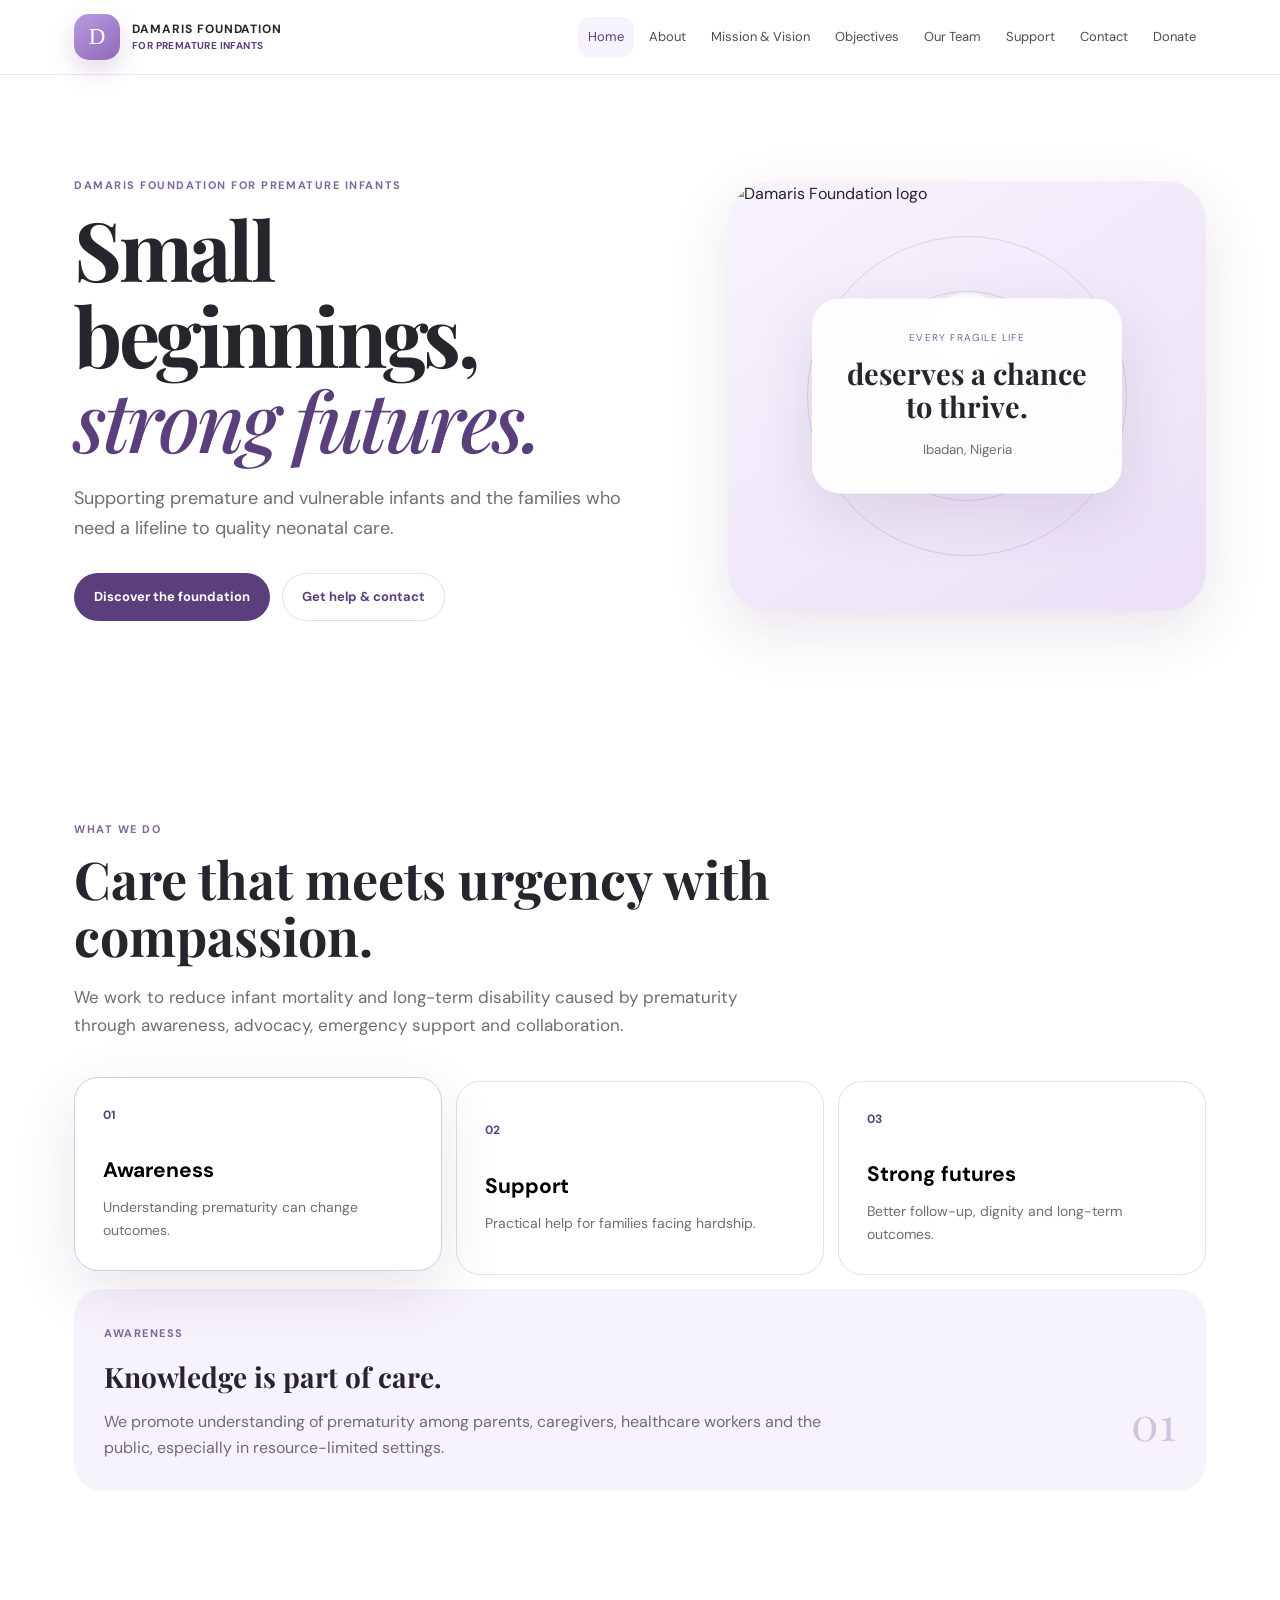
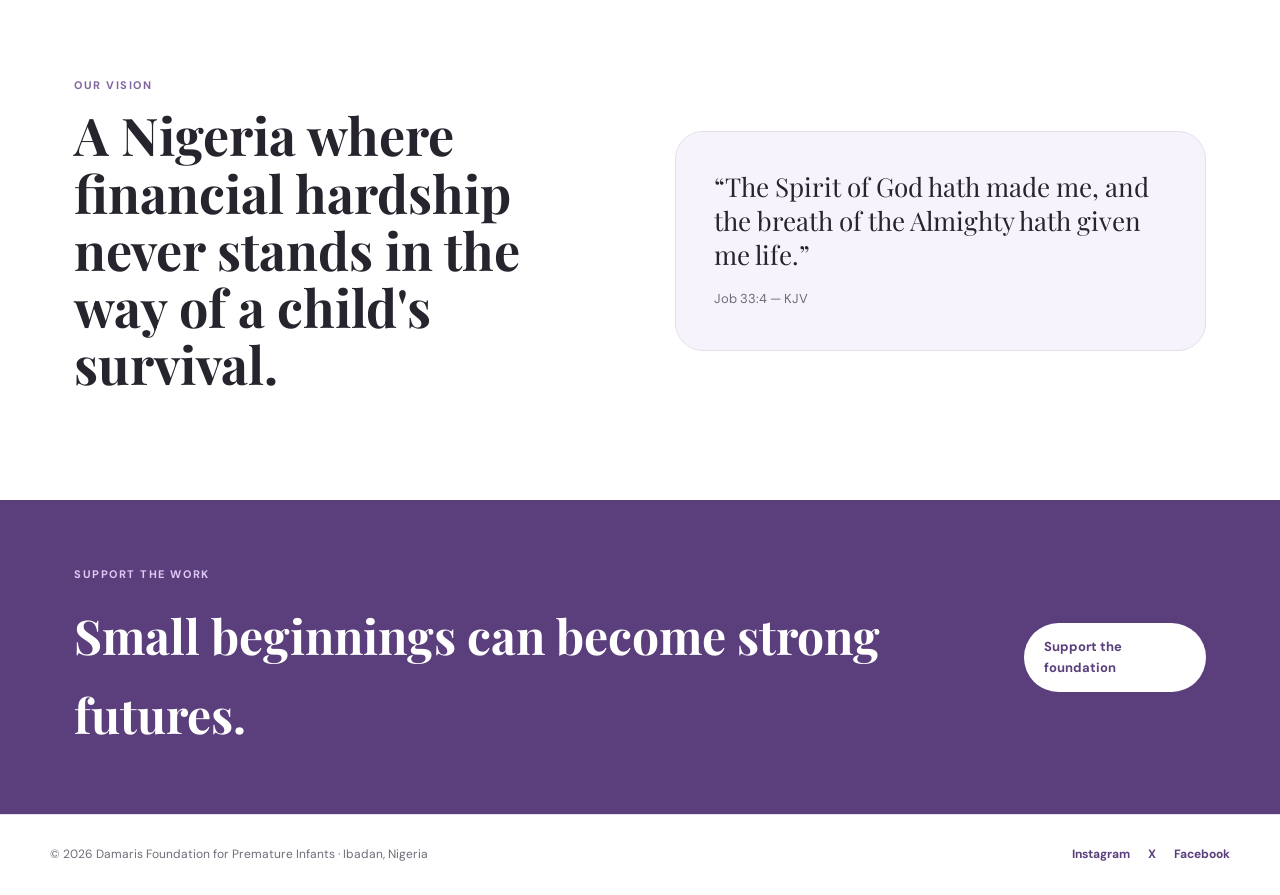
==== index.html @ 1e10f88d "Add files via upload" ====
<!doctype html><html lang="en"><head><meta charset="utf-8"><meta name="viewport" content="width=device-width,initial-scale=1"><meta name="description" content="Damaris Foundation for Premature Infants — Small beginnings, strong futures."><title>Damaris Foundation for Premature Infants</title><link rel="stylesheet" href="style.css"></head><body data-page="home"><div id="site-header"></div><main><section class="hero"><div class="hero-copy"><span class="eyebrow">Damaris Foundation for Premature Infants</span><h1>Small beginnings,<br><em>strong futures.</em></h1><p>Supporting premature and vulnerable infants and the families who need a lifeline to quality neonatal care.</p><div class="hero-actions"><a class="btn primary" href="about.html">Discover the foundation</a><a class="btn ghost" href="contact.html">Get help &amp; contact</a></div></div><div class="hero-art"><div class="hero-orbit orbit-one"></div><div class="hero-orbit orbit-two"></div><img class="hero-logo" src="assets/file_00000000c2e4821084c634d9afd5cbf8.png" alt="Damaris Foundation logo"><div class="hero-card"><span>Every fragile life</span><strong>deserves a chance to thrive.</strong><small>Ibadan, Nigeria</small></div></div></section><section class="section intro"><div class="section-heading"><span class="eyebrow">What we do</span><h2>Care that meets urgency with compassion.</h2><p>We work to reduce infant mortality and long-term disability caused by prematurity through awareness, advocacy, emergency support and collaboration.</p></div><div class="feature-grid"><button class="feature-card active" data-feature="awareness"><span class="feature-num">01</span><h3>Awareness</h3><p>Understanding prematurity can change outcomes.</p></button><button class="feature-card" data-feature="support"><span class="feature-num">02</span><h3>Support</h3><p>Practical help for families facing hardship.</p></button><button class="feature-card" data-feature="futures"><span class="feature-num">03</span><h3>Strong futures</h3><p>Better follow-up, dignity and long-term outcomes.</p></button></div><div class="feature-detail" id="feature-detail"><div><span class="eyebrow">Awareness</span><h3>Knowledge is part of care.</h3><p>We promote understanding of prematurity among parents, caregivers, healthcare workers and the public, especially in resource-limited settings.</p></div><span class="detail-mark">01</span></div></section><section class="section split"><div><span class="eyebrow">Our vision</span><h2>A Nigeria where financial hardship never stands in the way of a child's survival.</h2></div><div class="quote-card"><p>“The Spirit of God hath made me, and the breath of the Almighty hath given me life.”</p><span>Job 33:4 — KJV</span></div></section><section class="cta-band"><div><span class="eyebrow">Support the work</span><h2>Small beginnings can become strong futures.</h2></div><a class="btn light" href="support.html">Support the foundation</a></section></main><div id="site-footer"></div><script src="script.js"></script></body></html>
---- style.css ----
@import url("https://fonts.googleapis.com/css2?family=DM+Sans:wght@400;500;600;700&family=Playfair+Display:ital,wght@0,500;0,600;1,500&display=swap");
:root{--purple:#a98bd4;--purple-dark:#5b3f7c;--lilac:#f7f3fc;--ink:#28242d;--muted:#716b78;--line:#e6dfea;--shadow:0 20px 60px rgba(68,45,92,.12)}
*{box-sizing:border-box}html{scroll-behavior:smooth}body{margin:0;color:var(--ink);font-family:"DM Sans",system-ui,sans-serif;background:#fff;line-height:1.65}a{text-decoration:none;color:inherit}button{font:inherit}.site-header{position:sticky;top:0;z-index:50;background:rgba(255,255,255,.94);backdrop-filter:blur(18px);border-bottom:1px solid rgba(230,223,234,.7)}.nav-wrap{max-width:1180px;margin:auto;padding:14px 24px;display:flex;align-items:center;justify-content:space-between;gap:20px}.brand{display:flex;align-items:center;gap:12px}.brand-mark{width:46px;height:46px;border-radius:15px;background:linear-gradient(145deg,#b99ae0,#8e6bb9);display:grid;place-items:center;color:#fff;font-family:Georgia,serif;font-size:23px;box-shadow:0 10px 25px rgba(121,87,159,.22)}.brand-text{font-size:12px;line-height:1.2;font-weight:700;letter-spacing:.08em;text-transform:uppercase}.brand-text small{display:block;color:var(--purple-dark);font-size:10px;letter-spacing:.04em;margin-top:3px}.nav{display:flex;align-items:center;gap:5px}.nav a{padding:9px 10px;border-radius:12px;font-size:13px;color:#514b58}.nav a:hover,.nav a.active{background:var(--lilac);color:var(--purple-dark)}.menu-btn{display:none;border:1px solid var(--line);background:#fff;border-radius:12px;padding:8px 10px;cursor:pointer}.hero{max-width:1180px;margin:auto;padding:92px 24px 100px;display:grid;grid-template-columns:1.1fr .9fr;gap:70px;align-items:center;min-height:650px}.eyebrow{display:inline-block;text-transform:uppercase;letter-spacing:.14em;font-size:11px;font-weight:700;color:#80669e;margin-bottom:12px}.hero h1,.page-hero h1{font-family:"Playfair Display",Georgia,serif;font-size:clamp(48px,7vw,82px);line-height:1.04;margin:0 0 22px;letter-spacing:-.04em}.hero h1 em{color:var(--purple-dark);font-weight:500}.hero p{max-width:600px;font-size:18px;color:var(--muted);margin:0 0 30px}.hero-actions{display:flex;gap:12px;flex-wrap:wrap}.btn{display:inline-flex;align-items:center;justify-content:center;border:1px solid transparent;border-radius:999px;padding:12px 19px;font-weight:700;font-size:13px;cursor:pointer;transition:.2s ease}.btn:hover{transform:translateY(-2px)}.btn.primary{background:var(--purple-dark);color:#fff}.btn.ghost{border-color:var(--line);background:#fff;color:var(--purple-dark)}.btn.light{background:#fff;color:var(--purple-dark)}.btn.full{width:100%;margin-top:10px}.hero-art{min-height:430px;border-radius:40px;background:radial-gradient(circle at 50% 35%,#fff 0 10%,transparent 11%),linear-gradient(145deg,#f8f3fc,#ebe0f7);position:relative;overflow:hidden;box-shadow:var(--shadow)}.hero-orbit{position:absolute;border:1px solid rgba(91,63,124,.16);border-radius:50%;left:50%;top:50%;transform:translate(-50%,-50%)}.orbit-one{width:320px;height:320px}.orbit-two{width:210px;height:210px}.hero-card{position:absolute;left:50%;top:50%;transform:translate(-50%,-50%);width:min(76%,310px);padding:32px;border-radius:28px;background:rgba(255,255,255,.9);box-shadow:var(--shadow);text-align:center}.hero-card span{display:block;text-transform:uppercase;letter-spacing:.12em;font-size:10px;color:#80669e;margin-bottom:10px}.hero-card strong{display:block;font-family:"Playfair Display",Georgia,serif;font-size:29px;line-height:1.15}.hero-card small{display:block;margin-top:16px;color:var(--muted)}.section{max-width:1180px;margin:auto;padding:90px 24px}.section-heading{max-width:720px}.section h2,.page-hero h2{font-family:"Playfair Display",Georgia,serif;font-size:clamp(32px,5vw,52px);line-height:1.1;margin:0 0 18px}.section-heading p,.large-copy{color:var(--muted);font-size:17px}.feature-grid{display:grid;grid-template-columns:repeat(3,1fr);gap:14px;margin-top:42px}.feature-card{border:1px solid var(--line);background:#fff;border-radius:24px;padding:28px;text-align:left;cursor:pointer;transition:.25s ease}.feature-card:hover,.feature-card.active{transform:translateY(-4px);box-shadow:var(--shadow);border-color:#d7c9e8}.feature-num{display:block;color:var(--purple-dark);font-weight:700;font-size:12px;margin-bottom:28px}.feature-card h3{margin:0 0 8px;font-size:21px}.feature-card p{margin:0;color:var(--muted);font-size:14px}.feature-detail{margin-top:14px;background:var(--lilac);border-radius:28px;padding:30px;display:flex;justify-content:space-between;gap:30px;align-items:end}.feature-detail h3{margin:0 0 8px;font-family:"Playfair Display",Georgia,serif;font-size:28px}.feature-detail p{margin:0;color:var(--muted);max-width:760px}.detail-mark{font-family:"Playfair Display",Georgia,serif;font-size:46px;color:rgba(91,63,124,.25)}.split{display:grid;grid-template-columns:1fr 1fr;gap:70px;align-items:center}.quote-card{padding:38px;border:1px solid var(--line);border-radius:28px;background:var(--lilac)}.quote-card p{font-family:"Playfair Display",Georgia,serif;font-size:26px;line-height:1.3;margin:0 0 14px}.quote-card span{color:var(--muted);font-size:13px}.cta-band{background:var(--purple-dark);color:#fff;padding:60px max(24px,calc((100% - 1132px)/2));display:flex;align-items:center;justify-content:space-between;gap:30px}.cta-band h2{font-family:"Playfair Display",Georgia,serif;font-size:clamp(30px,4vw,48px);margin:0}.cta-band .eyebrow{color:#ddc9f5}.page-hero{max-width:1180px;margin:auto;padding:95px 24px 70px}.page-hero p{max-width:700px;color:var(--muted);font-size:17px}.prose-layout{display:grid;grid-template-columns:180px 1fr;gap:60px}.sticky-label{text-transform:uppercase;letter-spacing:.13em;font-weight:700;font-size:11px;color:#80669e}.prose{max-width:820px}.prose p{font-size:17px;color:#4f4955;margin:0 0 25px}.cards-2{display:grid;grid-template-columns:1fr 1fr;gap:18px}.statement-card{padding:38px;border:1px solid var(--line);border-radius:30px}.statement-card.lilac{background:var(--lilac)}.statement-card h2{font-size:31px}.objective-grid{display:grid;grid-template-columns:repeat(3,1fr);gap:14px}.objective-card{border:1px solid var(--line);background:#fff;border-radius:22px;padding:24px;text-align:left;min-height:150px;cursor:pointer;transition:.2s}.objective-card:hover{transform:translateY(-3px);box-shadow:var(--shadow)}.objective-number{display:block;color:var(--purple-dark);font-weight:700;margin-bottom:25px}.objective-title{font-weight:600;line-height:1.45}.modal{position:fixed;inset:0;z-index:100;display:none;align-items:center;justify-content:center;padding:20px}.modal.open{display:flex}.modal-backdrop{position:absolute;inset:0;background:rgba(40,36,45,.42);backdrop-filter:blur(5px)}.modal-panel{position:relative;z-index:1;width:min(680px,100%);max-height:calc(100vh - 40px);overflow:auto;background:#fff;border-radius:28px;padding:36px;box-shadow:0 30px 90px rgba(0,0,0,.22)}.modal-close{position:absolute;right:16px;top:14px;border:0;background:var(--lilac);border-radius:50%;width:38px;height:38px;font-size:25px;cursor:pointer}.modal-panel h2{font-family:"Playfair Display",Georgia,serif;font-size:36px;line-height:1.15;margin:0 0 18px}.modal-panel p{color:#504a56;font-size:16px;white-space:pre-line}.modal-nav{display:flex;justify-content:space-between;gap:10px;margin-top:28px}.team-grid{display:grid;grid-template-columns:repeat(3,1fr);gap:18px}.team-card{border:1px solid var(--line);background:#fff;border-radius:26px;overflow:hidden;text-align:left;padding:0;cursor:pointer;transition:.25s;min-width:0}.team-card:hover{transform:translateY(-4px);box-shadow:var(--shadow)}.team-photo{height:300px;background:#f0eaf7 center/cover no-repeat}.team-info{padding:22px}.team-info span{font-size:11px;text-transform:uppercase;letter-spacing:.1em;color:#80669e;font-weight:700}.team-info h3{font-size:19px;margin:8px 0}.team-info p{font-size:13px;color:var(--muted);margin:0}.team-modal-content{display:grid;grid-template-columns:220px 1fr;gap:28px;align-items:start}.team-modal-photo{height:270px;border-radius:22px;background:#f0eaf7 center/cover no-repeat}.contact-layout,.support-layout{display:grid;grid-template-columns:1.2fr .8fr;gap:30px}.contact-item{padding:24px 0;border-bottom:1px solid var(--line)}.contact-item span{display:block;text-transform:uppercase;letter-spacing:.12em;font-size:11px;color:#80669e;font-weight:700}.contact-item a{display:inline-block;font-size:24px;font-weight:700;margin-top:5px}.contact-item p{color:var(--muted);margin:5px 0 0}.social-card,.contact-card,.coming-card{padding:32px;border:1px solid var(--line);border-radius:28px;background:var(--lilac)}.social-card a{display:block;padding:14px 0;border-bottom:1px solid var(--line);font-weight:700;color:var(--purple-dark)}.coming-badge{display:inline-block;background:#fff;border-radius:999px;padding:7px 11px;font-size:10px;font-weight:700;letter-spacing:.1em;color:var(--purple-dark)}.site-footer{border-top:1px solid var(--line);padding:30px 24px}.footer-wrap{max-width:1180px;margin:auto;display:flex;justify-content:space-between;gap:20px;align-items:center}.footer-wrap p{font-size:12px;color:var(--muted);margin:0}.footer-links{display:flex;gap:18px;font-size:12px;font-weight:700;color:var(--purple-dark)}
@media(max-width:900px){.nav{display:none}.menu-btn{display:block}.nav.open{display:flex;position:absolute;left:16px;right:16px;top:76px;flex-direction:column;align-items:stretch;background:#fff;border:1px solid var(--line);border-radius:18px;padding:8px;box-shadow:var(--shadow)}.nav.open a{padding:13px}.hero{grid-template-columns:1fr;gap:35px;padding-top:65px}.hero-art{min-height:350px}.feature-grid,.objective-grid,.team-grid{grid-template-columns:1fr 1fr}.split,.cards-2,.contact-layout,.support-layout{grid-template-columns:1fr}.prose-layout{grid-template-columns:1fr;gap:20px}.team-modal-content{grid-template-columns:1fr}.team-modal-photo{height:240px}}
@media(max-width:600px){.nav-wrap{padding:11px 16px}.brand-mark{width:42px;height:42px}.brand-text{font-size:10px}.hero{padding:55px 18px 70px}.hero h1,.page-hero h1{font-size:clamp(44px,15vw,62px)}.hero p{font-size:16px}.section,.page-hero{padding:65px 18px}.feature-grid,.objective-grid,.team-grid{grid-template-columns:1fr}.feature-detail{align-items:start}.detail-mark{display:none}.page-hero{padding-bottom:40px}.modal-panel{padding:30px 22px}.modal-panel h2{font-size:30px}.team-modal-photo{height:220px}.cta-band{padding:48px 18px;display:block}.cta-band .btn{margin-top:25px}.footer-wrap{display:block}.footer-links{margin-top:15px}.team-photo{height:330px}}
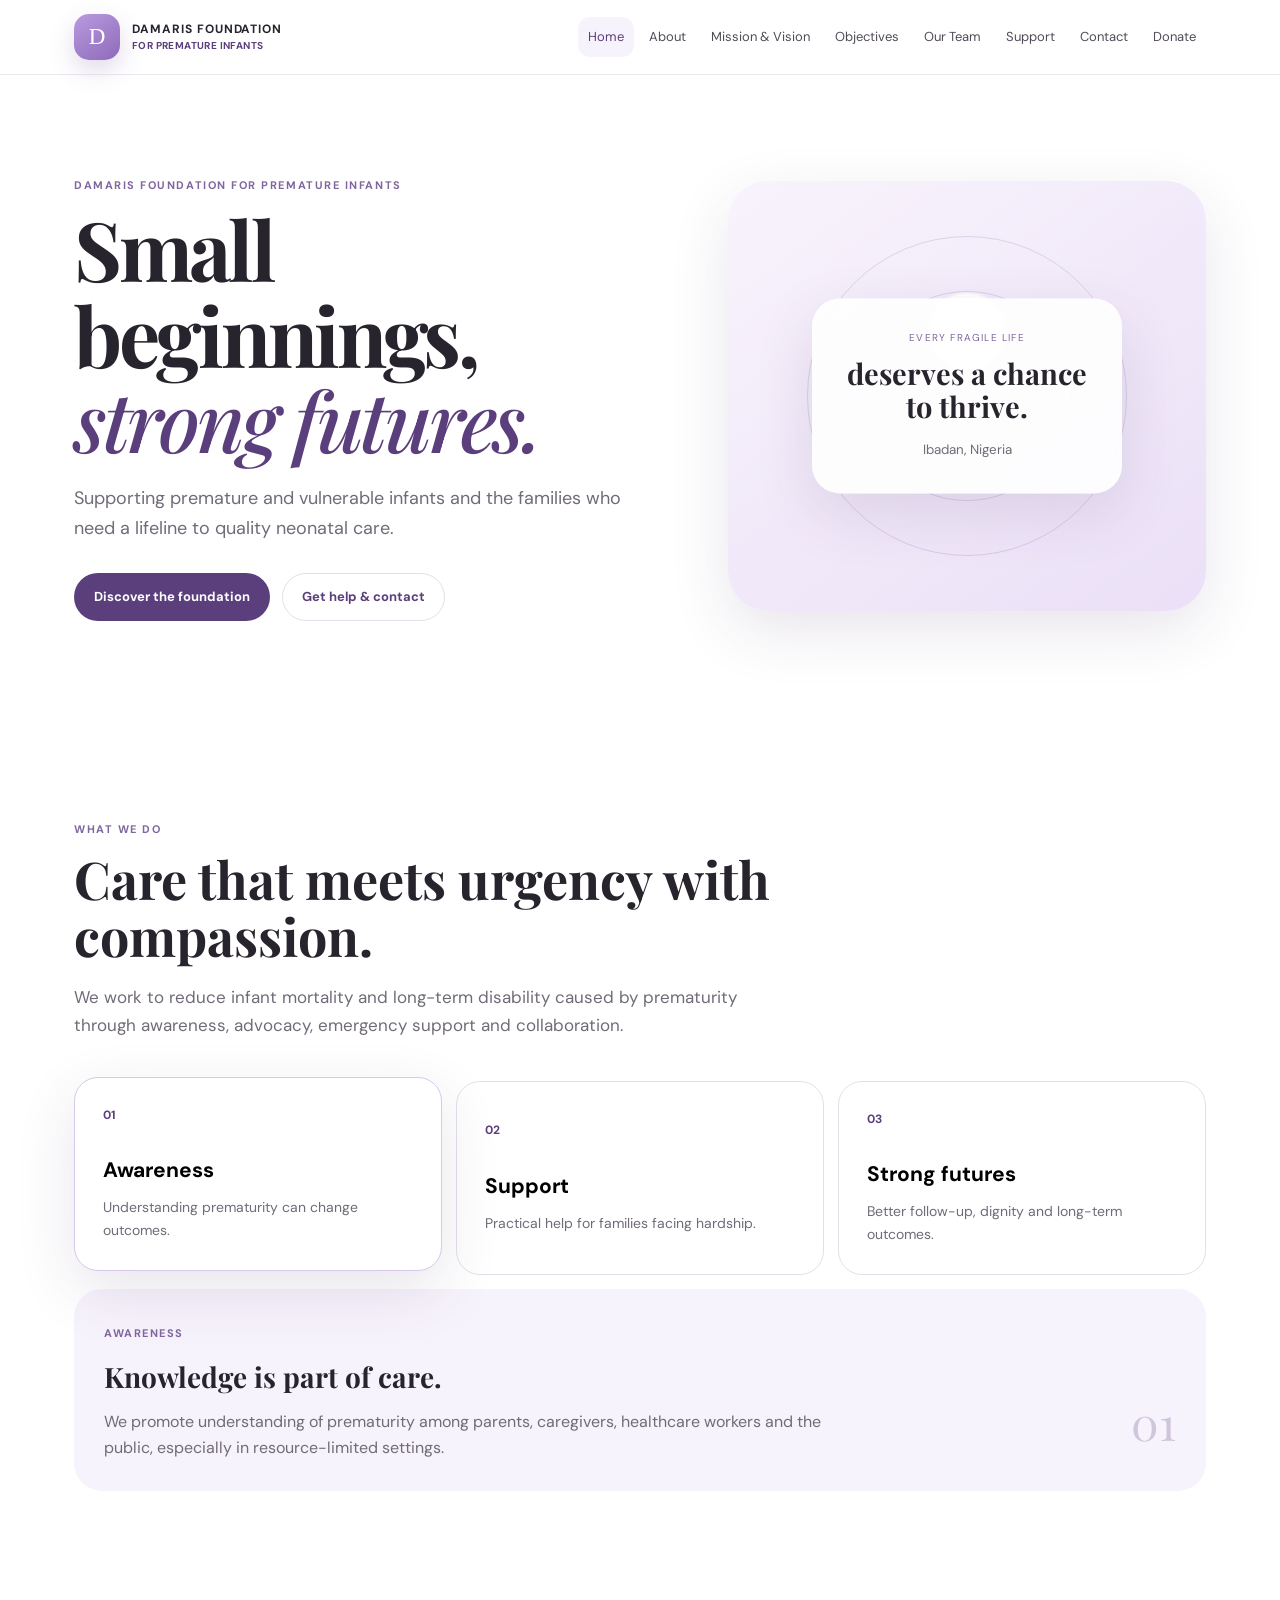
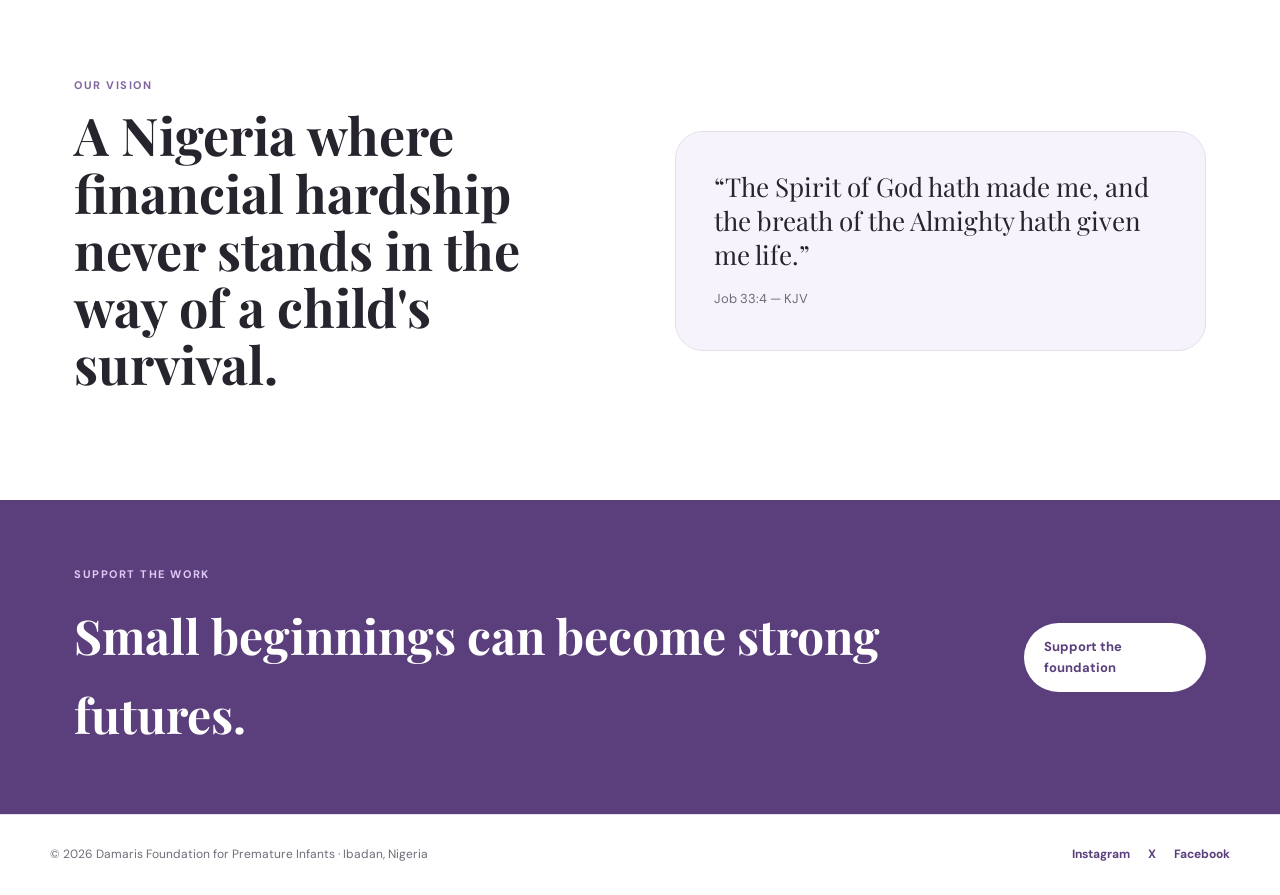
==== commit 2ef11a0c: "Update index.html" ====
--- a/index.html
+++ b/index.html
@@ -1 +1 @@
-<!doctype html><html lang="en"><head><meta charset="utf-8"><meta name="viewport" content="width=device-width,initial-scale=1"><meta name="description" content="Damaris Foundation for Premature Infants — Small beginnings, strong futures."><title>Damaris Foundation for Premature Infants</title><link rel="stylesheet" href="style.css"></head><body data-page="home"><div id="site-header"></div><main><section class="hero"><div class="hero-copy"><span class="eyebrow">Damaris Foundation for Premature Infants</span><h1>Small beginnings,<br><em>strong futures.</em></h1><p>Supporting premature and vulnerable infants and the families who need a lifeline to quality neonatal care.</p><div class="hero-actions"><a class="btn primary" href="about.html">Discover the foundation</a><a class="btn ghost" href="contact.html">Get help &amp; contact</a></div></div><div class="hero-art"><div class="hero-orbit orbit-one"></div><div class="hero-orbit orbit-two"></div><img class="hero-logo" src="assets/file_00000000c2e4821084c634d9afd5cbf8.png" alt="Damaris Foundation logo"><div class="hero-card"><span>Every fragile life</span><strong>deserves a chance to thrive.</strong><small>Ibadan, Nigeria</small></div></div></section><section class="section intro"><div class="section-heading"><span class="eyebrow">What we do</span><h2>Care that meets urgency with compassion.</h2><p>We work to reduce infant mortality and long-term disability caused by prematurity through awareness, advocacy, emergency support and collaboration.</p></div><div class="feature-grid"><button class="feature-card active" data-feature="awareness"><span class="feature-num">01</span><h3>Awareness</h3><p>Understanding prematurity can change outcomes.</p></button><button class="feature-card" data-feature="support"><span class="feature-num">02</span><h3>Support</h3><p>Practical help for families facing hardship.</p></button><button class="feature-card" data-feature="futures"><span class="feature-num">03</span><h3>Strong futures</h3><p>Better follow-up, dignity and long-term outcomes.</p></button></div><div class="feature-detail" id="feature-detail"><div><span class="eyebrow">Awareness</span><h3>Knowledge is part of care.</h3><p>We promote understanding of prematurity among parents, caregivers, healthcare workers and the public, especially in resource-limited settings.</p></div><span class="detail-mark">01</span></div></section><section class="section split"><div><span class="eyebrow">Our vision</span><h2>A Nigeria where financial hardship never stands in the way of a child's survival.</h2></div><div class="quote-card"><p>“The Spirit of God hath made me, and the breath of the Almighty hath given me life.”</p><span>Job 33:4 — KJV</span></div></section><section class="cta-band"><div><span class="eyebrow">Support the work</span><h2>Small beginnings can become strong futures.</h2></div><a class="btn light" href="support.html">Support the foundation</a></section></main><div id="site-footer"></div><script src="script.js"></script></body></html>
+<!doctype html><html lang="en"><head><meta charset="utf-8"><meta name="viewport" content="width=device-width,initial-scale=1"><meta name="description" content="Damaris Foundation for Premature Infants — Small beginnings, strong futures."><title>Damaris Foundation for Premature Infants</title><link rel="stylesheet" href="style.css"></head><body data-page="home"><div id="site-header"></div><main><section class="hero"><div class="hero-copy"><span class="eyebrow">Damaris Foundation for Premature Infants</span><h1>Small beginnings,<br><em>strong futures.</em></h1><p>Supporting premature and vulnerable infants and the families who need a lifeline to quality neonatal care.</p><div class="hero-actions"><a class="btn primary" href="about.html">Discover the foundation</a><a class="btn ghost" href="contact.html">Get help &amp; contact</a></div></div><div class="hero-art"><div class="hero-orbit orbit-one"></div><div class="hero-orbit orbit-two"></div><div class="hero-card"><span>Every fragile life</span><strong>deserves a chance to thrive.</strong><small>Ibadan, Nigeria</small></div></div></section><section class="section intro"><div class="section-heading"><span class="eyebrow">What we do</span><h2>Care that meets urgency with compassion.</h2><p>We work to reduce infant mortality and long-term disability caused by prematurity through awareness, advocacy, emergency support and collaboration.</p></div><div class="feature-grid"><button class="feature-card active" data-feature="awareness"><span class="feature-num">01</span><h3>Awareness</h3><p>Understanding prematurity can change outcomes.</p></button><button class="feature-card" data-feature="support"><span class="feature-num">02</span><h3>Support</h3><p>Practical help for families facing hardship.</p></button><button class="feature-card" data-feature="futures"><span class="feature-num">03</span><h3>Strong futures</h3><p>Better follow-up, dignity and long-term outcomes.</p></button></div><div class="feature-detail" id="feature-detail"><div><span class="eyebrow">Awareness</span><h3>Knowledge is part of care.</h3><p>We promote understanding of prematurity among parents, caregivers, healthcare workers and the public, especially in resource-limited settings.</p></div><span class="detail-mark">01</span></div></section><section class="section split"><div><span class="eyebrow">Our vision</span><h2>A Nigeria where financial hardship never stands in the way of a child's survival.</h2></div><div class="quote-card"><p>“The Spirit of God hath made me, and the breath of the Almighty hath given me life.”</p><span>Job 33:4 — KJV</span></div></section><section class="cta-band"><div><span class="eyebrow">Support the work</span><h2>Small beginnings can become strong futures.</h2></div><a class="btn light" href="support.html">Support the foundation</a></section></main><div id="site-footer"></div><script src="script.js"></script></body></html>
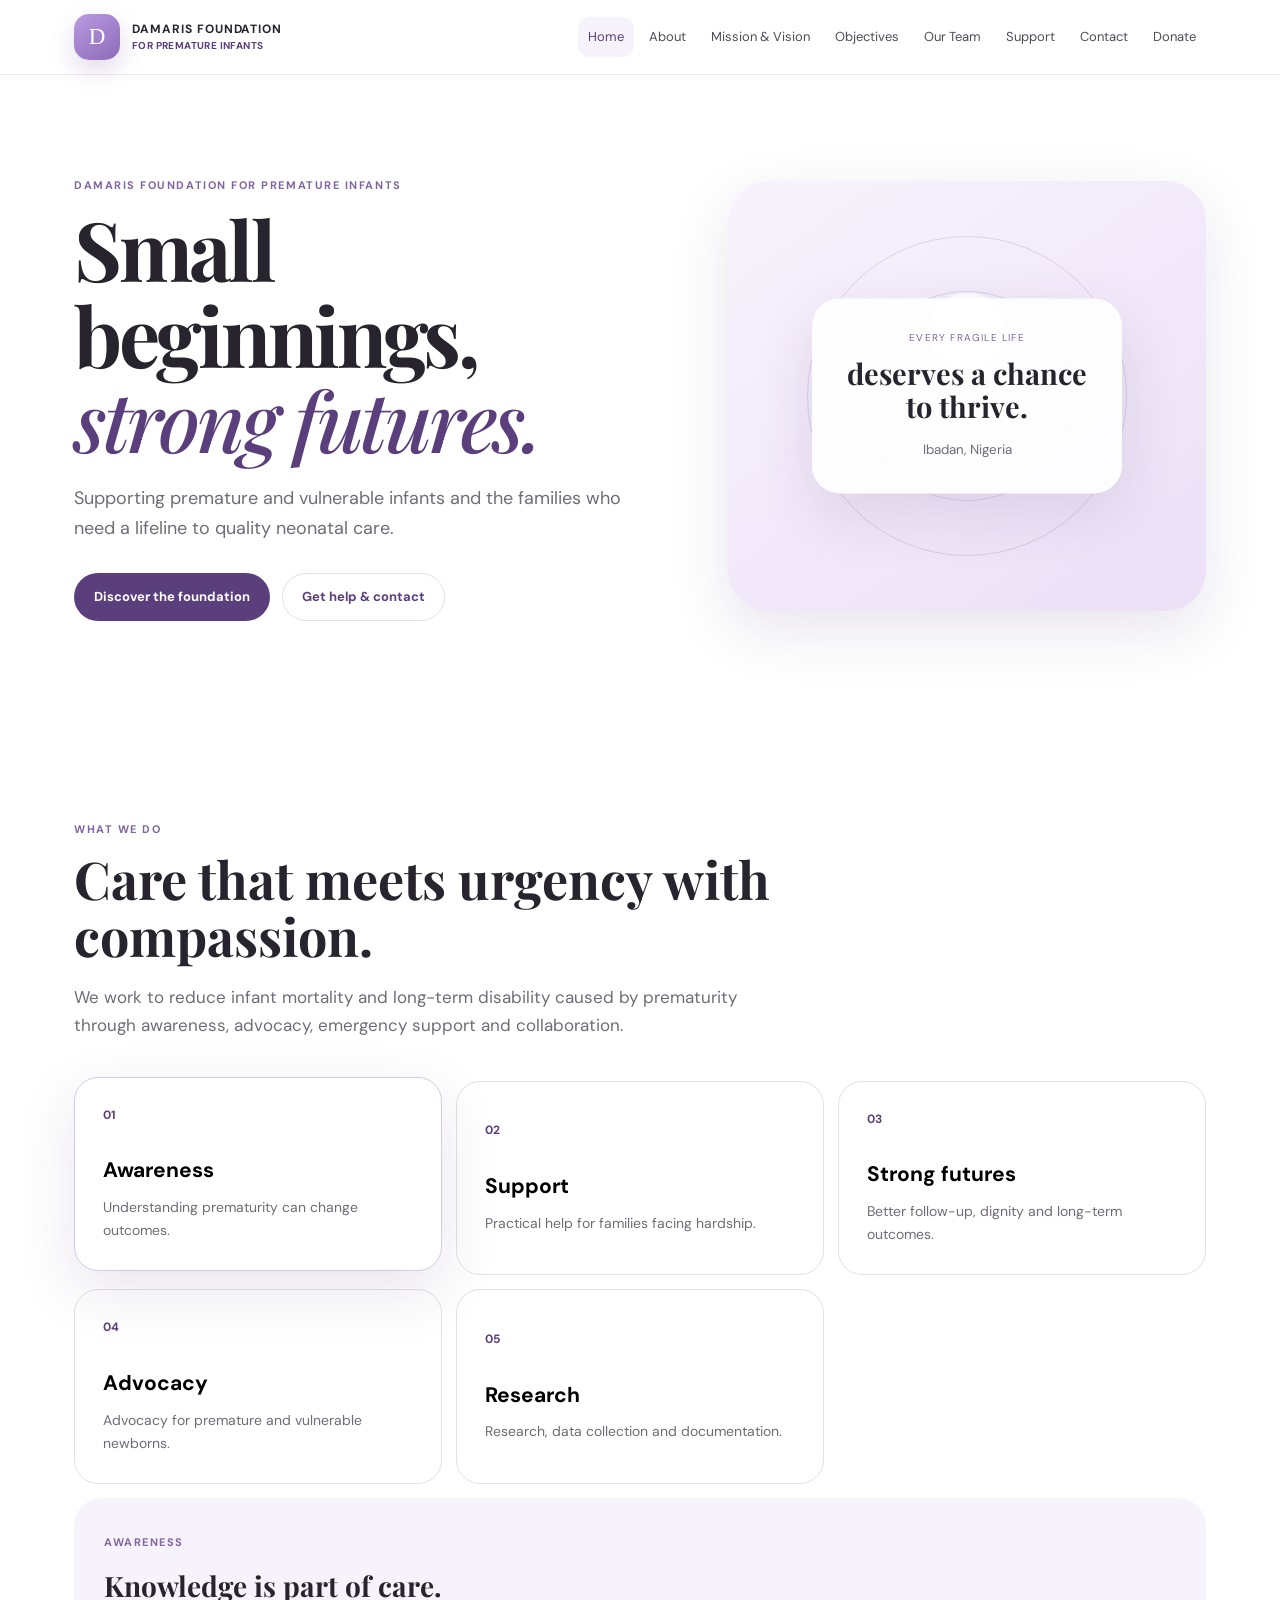
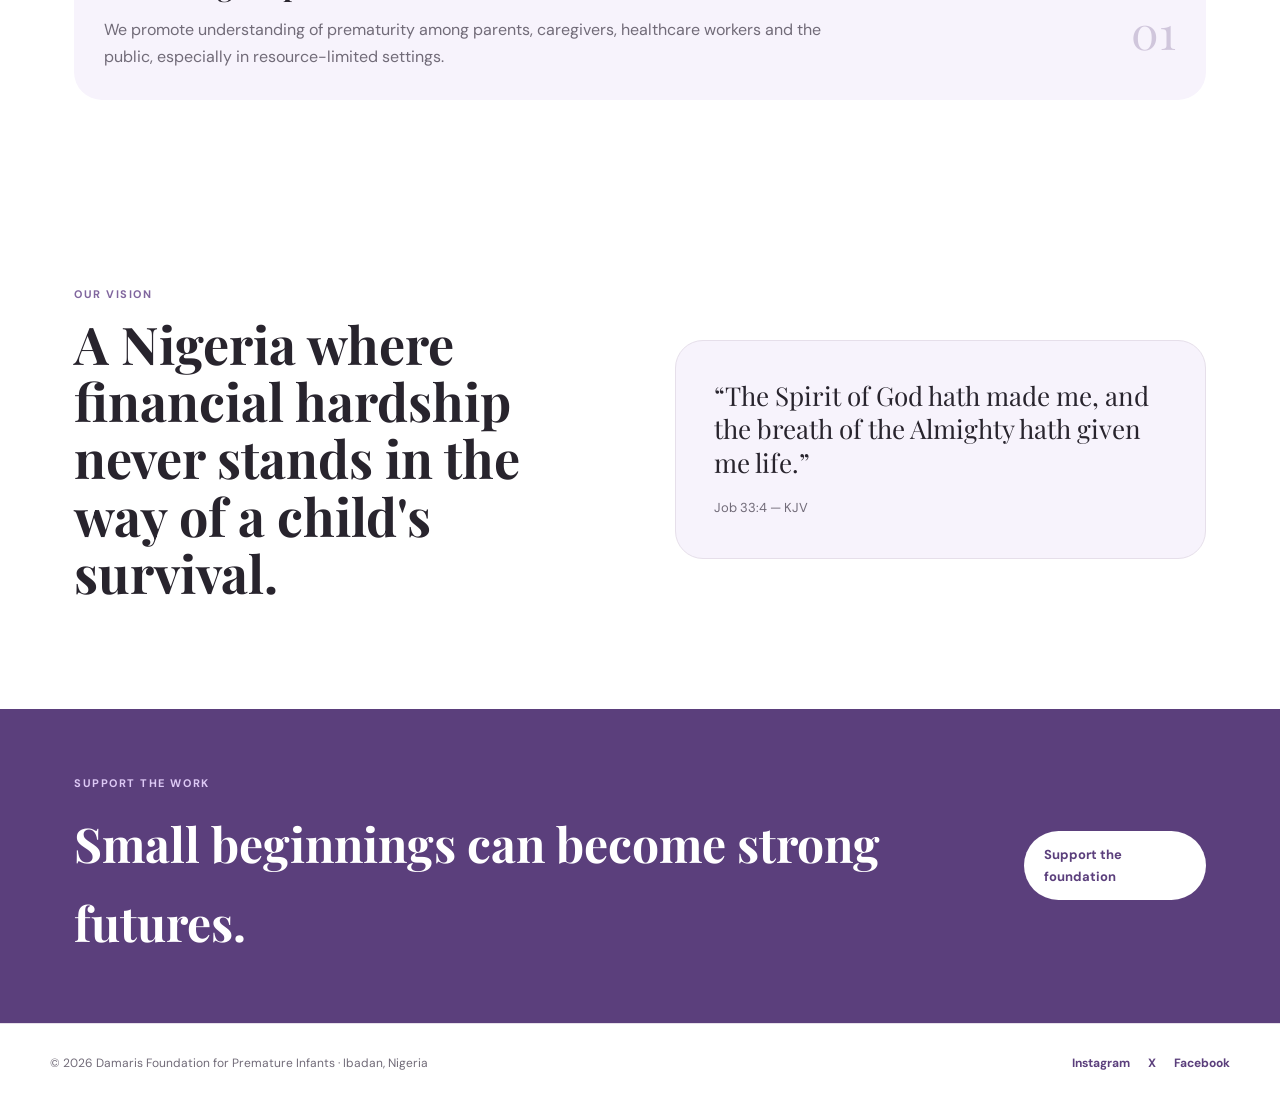
==== commit e9372443: "Update index.html" ====
--- a/index.html
+++ b/index.html
@@ -1 +1 @@
-<!doctype html><html lang="en"><head><meta charset="utf-8"><meta name="viewport" content="width=device-width,initial-scale=1"><meta name="description" content="Damaris Foundation for Premature Infants — Small beginnings, strong futures."><title>Damaris Foundation for Premature Infants</title><link rel="stylesheet" href="style.css"></head><body data-page="home"><div id="site-header"></div><main><section class="hero"><div class="hero-copy"><span class="eyebrow">Damaris Foundation for Premature Infants</span><h1>Small beginnings,<br><em>strong futures.</em></h1><p>Supporting premature and vulnerable infants and the families who need a lifeline to quality neonatal care.</p><div class="hero-actions"><a class="btn primary" href="about.html">Discover the foundation</a><a class="btn ghost" href="contact.html">Get help &amp; contact</a></div></div><div class="hero-art"><div class="hero-orbit orbit-one"></div><div class="hero-orbit orbit-two"></div><div class="hero-card"><span>Every fragile life</span><strong>deserves a chance to thrive.</strong><small>Ibadan, Nigeria</small></div></div></section><section class="section intro"><div class="section-heading"><span class="eyebrow">What we do</span><h2>Care that meets urgency with compassion.</h2><p>We work to reduce infant mortality and long-term disability caused by prematurity through awareness, advocacy, emergency support and collaboration.</p></div><div class="feature-grid"><button class="feature-card active" data-feature="awareness"><span class="feature-num">01</span><h3>Awareness</h3><p>Understanding prematurity can change outcomes.</p></button><button class="feature-card" data-feature="support"><span class="feature-num">02</span><h3>Support</h3><p>Practical help for families facing hardship.</p></button><button class="feature-card" data-feature="futures"><span class="feature-num">03</span><h3>Strong futures</h3><p>Better follow-up, dignity and long-term outcomes.</p></button></div><div class="feature-detail" id="feature-detail"><div><span class="eyebrow">Awareness</span><h3>Knowledge is part of care.</h3><p>We promote understanding of prematurity among parents, caregivers, healthcare workers and the public, especially in resource-limited settings.</p></div><span class="detail-mark">01</span></div></section><section class="section split"><div><span class="eyebrow">Our vision</span><h2>A Nigeria where financial hardship never stands in the way of a child's survival.</h2></div><div class="quote-card"><p>“The Spirit of God hath made me, and the breath of the Almighty hath given me life.”</p><span>Job 33:4 — KJV</span></div></section><section class="cta-band"><div><span class="eyebrow">Support the work</span><h2>Small beginnings can become strong futures.</h2></div><a class="btn light" href="support.html">Support the foundation</a></section></main><div id="site-footer"></div><script src="script.js"></script></body></html>
+<!doctype html><html lang="en"><head><meta charset="utf-8"><meta name="viewport" content="width=device-width,initial-scale=1"><meta name="description" content="Damaris Foundation for Premature Infants — Small beginnings, strong futures."><title>Damaris Foundation for Premature Infants</title><link rel="stylesheet" href="style.css"></head><body data-page="home"><div id="site-header"></div><main><section class="hero"><div class="hero-copy"><span class="eyebrow">Damaris Foundation for Premature Infants</span><h1>Small beginnings,<br><em>strong futures.</em></h1><p>Supporting premature and vulnerable infants and the families who need a lifeline to quality neonatal care.</p><div class="hero-actions"><a class="btn primary" href="about.html">Discover the foundation</a><a class="btn ghost" href="contact.html">Get help &amp; contact</a></div></div><div class="hero-art"><div class="hero-orbit orbit-one"></div><div class="hero-orbit orbit-two"></div><div class="hero-card"><span>Every fragile life</span><strong>deserves a chance to thrive.</strong><small>Ibadan, Nigeria</small></div></div></section><section class="section intro"><div class="section-heading"><span class="eyebrow">What we do</span><h2>Care that meets urgency with compassion.</h2><p>We work to reduce infant mortality and long-term disability caused by prematurity through awareness, advocacy, emergency support and collaboration.</p></div><div class="feature-grid"><button class="feature-card active" data-feature="awareness"><span class="feature-num">01</span><h3>Awareness</h3><p>Understanding prematurity can change outcomes.</p></button><button class="feature-card" data-feature="support"><span class="feature-num">02</span><h3>Support</h3><p>Practical help for families facing hardship.</p></button><button class="feature-card" data-feature="futures"><span class="feature-num">03</span><h3>Strong futures</h3><p>Better follow-up, dignity and long-term outcomes.</p></button><button class="feature-card" data-feature="advocacy"><span class="feature-num">04</span><h3>Advocacy</h3><p>Advocacy for premature and vulnerable newborns.</p></button><button class="feature-card" data-feature="research"><span class="feature-num">05</span><h3>Research</h3><p>Research, data collection and documentation.</p></button></div><div class="feature-detail" id="feature-detail"><div><span class="eyebrow">Awareness</span><h3>Knowledge is part of care.</h3><p>We promote understanding of prematurity among parents, caregivers, healthcare workers and the public, especially in resource-limited settings.</p></div><span class="detail-mark">01</span></div></section><section class="section split"><div><span class="eyebrow">Our vision</span><h2>A Nigeria where financial hardship never stands in the way of a child's survival.</h2></div><div class="quote-card"><p>“The Spirit of God hath made me, and the breath of the Almighty hath given me life.”</p><span>Job 33:4 — KJV</span></div></section><section class="cta-band"><div><span class="eyebrow">Support the work</span><h2>Small beginnings can become strong futures.</h2></div><a class="btn light" href="support.html">Support the foundation</a></section></main><div id="site-footer"></div><script src="script.js"></script></body></html>
